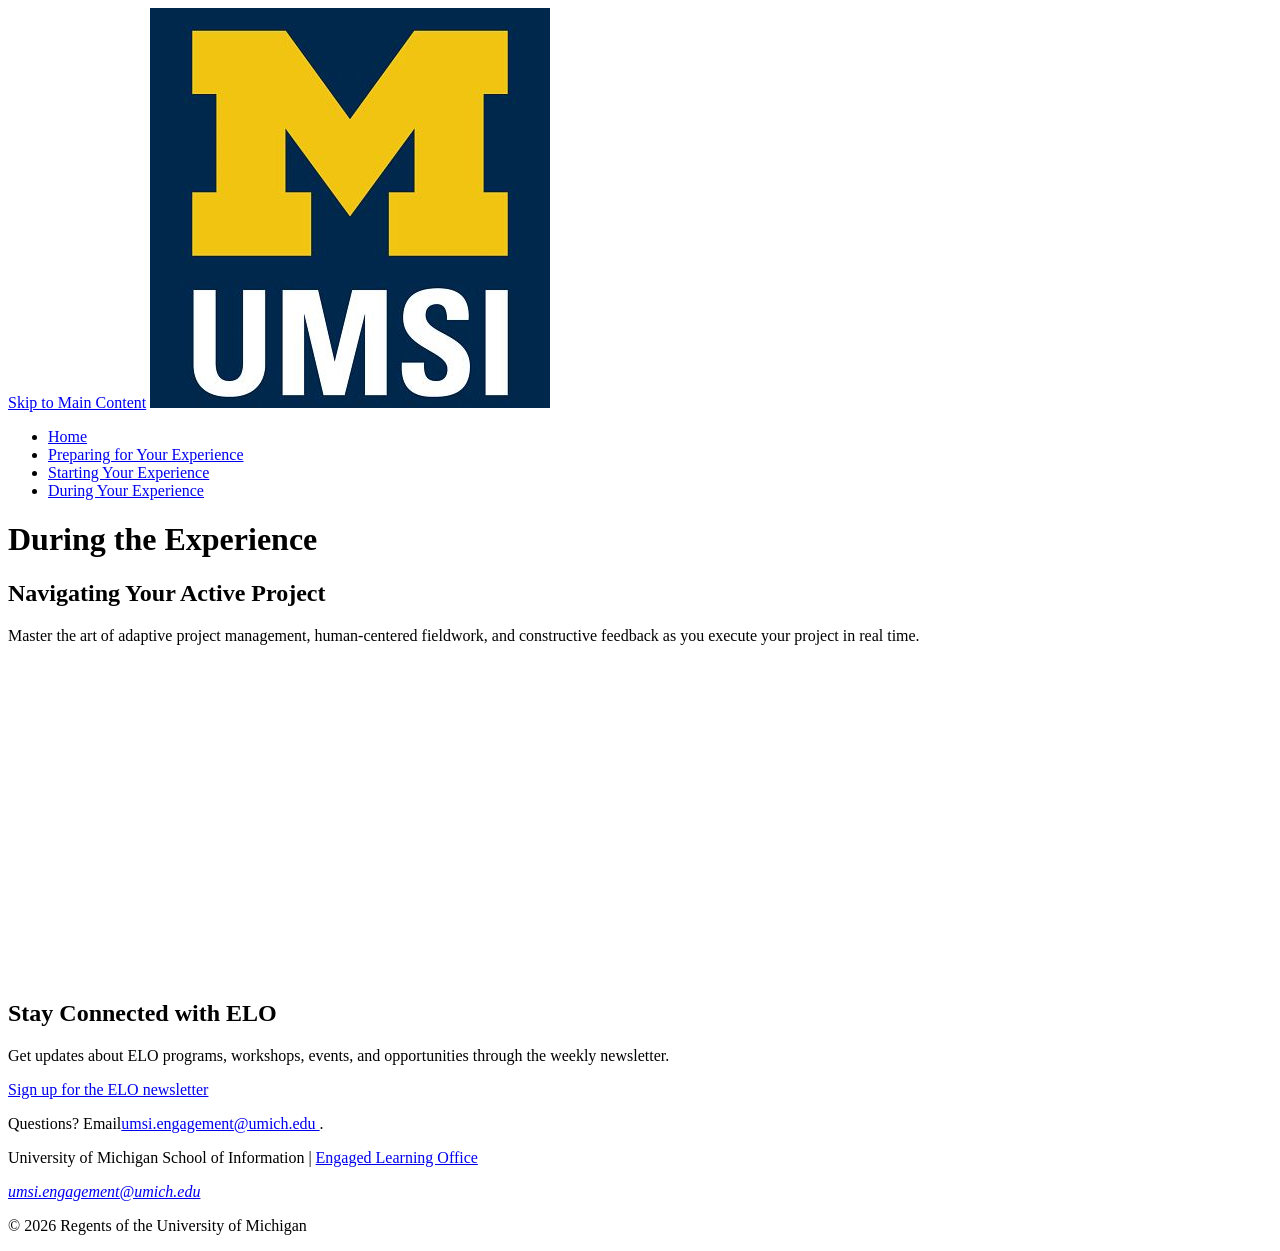
==== during.html @ 68638923 "Add files via upload" ====
<!DOCTYPE html>
<html lang="en">
<head>
    <meta charset="UTF-8">
    <meta name="viewport" content="width=device-width, initial-scale=1.0">
    <title>Resumes</title>
</head>
<body>

    <header>

  <a href = "#main">Skip to Main Content</a>
        <img src="images/UMSI_signature_vertical_informal_solidblue.jpg" alt="UMSI Logo">
        <nav>
            <ul>
                <li><a href = "index.html">Home</a></li>
                <li><a href = "prep.html">Preparing for Your Experience</a></li>
                 <li><a href = "start.html">Starting Your Experience</a></li>
                <li><a href = "during.html">During Your Experience</a></li>
            </ul>
        </nav>
    <h1>During the Experience</h1>
  </header>
<main id="main">
    <section>
      <h2>Navigating Your Active Project</h2>
      <p>
       Master the art of adaptive project management, human-centered fieldwork, and constructive feedback as you execute your project in real time.
      </p>

      <iframe width="560px" height="315px" src="https://www.youtube.com/embed/81ZO9RfIJEQ?si=tBp82YWZMl1u7CVS" title="YouTube video player" frameborder="0" allow="accelerometer; autoplay; clipboard-write; encrypted-media; gyroscope; picture-in-picture; web-share" referrerpolicy="strict-origin-when-cross-origin" allowfullscreen></iframe>
         <!-- Note: this iframe might cause an Axe ARIA error - that's not on you that's on YouTube! -->
    </section>
  
<section>

  <aside>
    <h2>Stay Connected with ELO</h2>
    <p>Get updates about ELO programs, workshops, events, and opportunities through the weekly newsletter.</p>
    <div>
       <a href="https://umsi.info/elo-newsletter"> Sign up for the ELO newsletter</a>
    </div>
    <p>Questions? Email<a href="mailto:umsi.engagement@umich.edu">umsi.engagement@umich.edu </a>.</p>
  </aside>


        <!-- Content taken & modified from UMGPT with the prompt, "Write me a webpage of intro content to help meet the following requirements - this is for the home page": and then pasted in the client objectives & project requirements"
        UMGPT. (2026). UMGPT ( GPT-5.6 Sol September 7th version) [Large language model]. -->
    </main>
    <footer>
        <p>University of Michigan School of Information | <a href="https://www.si.umich.edu/programs/engaged-learning/about-engaged-learning-office">Engaged Learning Office </a></p>
      <address>
        <a href="mailto:umsi.engagement@umich.edu">umsi.engagement@umich.edu</a>
      </address>
      <p>&copy; 2026 Regents of the University of Michigan</p>
    </footer>
</body>
</html>
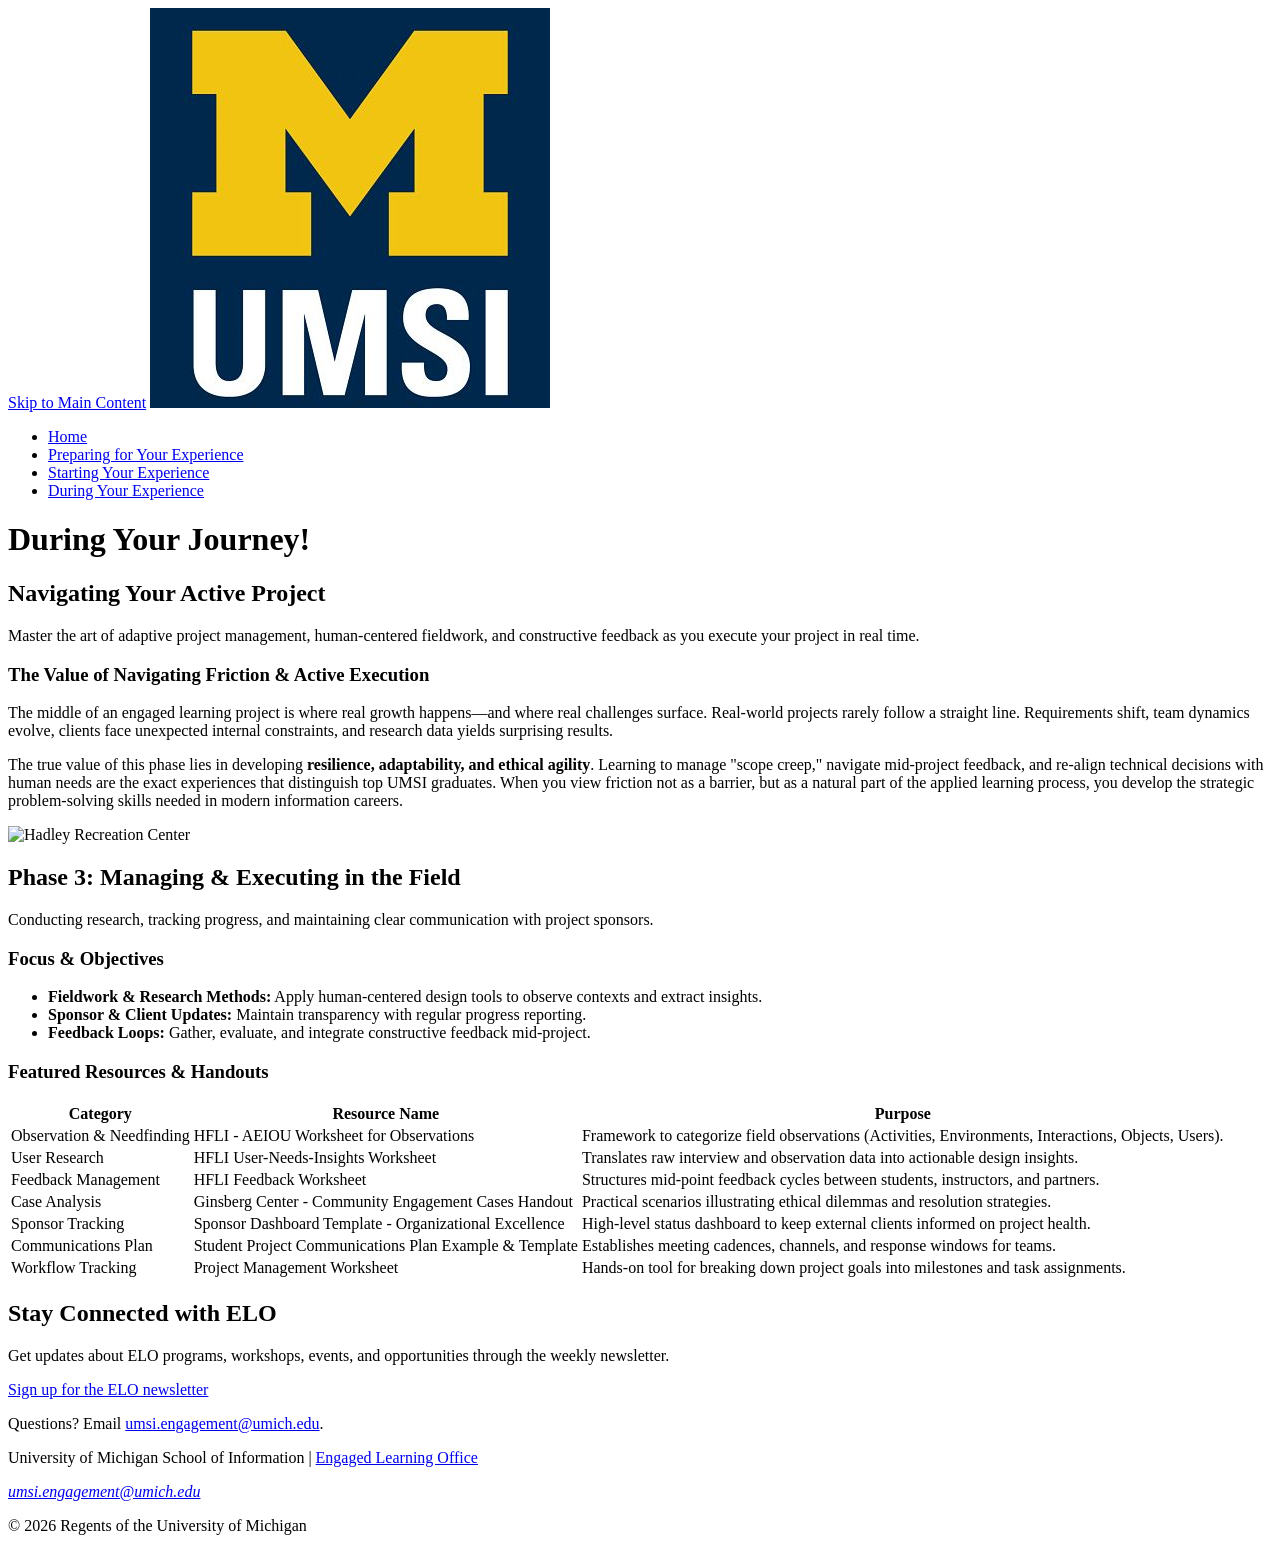
==== commit 15ae8322: "Add files via upload" ====
--- a/during.html
+++ b/during.html
@@ -3,7 +3,7 @@
 <head>
     <meta charset="UTF-8">
     <meta name="viewport" content="width=device-width, initial-scale=1.0">
-    <title>Resumes</title>
+    <title>Engaged Learning Resources | UMSI</title>
 </head>
 <body>
 
@@ -15,24 +15,89 @@
             <ul>
                 <li><a href = "index.html">Home</a></li>
                 <li><a href = "prep.html">Preparing for Your Experience</a></li>
-                 <li><a href = "start.html">Starting Your Experience</a></li>
+                <li><a href = "start.html">Starting Your Experience</a></li>
                 <li><a href = "during.html">During Your Experience</a></li>
             </ul>
         </nav>
-    <h1>During the Experience</h1>
+    <h1>During Your Journey!</h1>
   </header>
 <main id="main">
-    <section>
-      <h2>Navigating Your Active Project</h2>
-      <p>
-       Master the art of adaptive project management, human-centered fieldwork, and constructive feedback as you execute your project in real time.
-      </p>
-
-      <iframe width="560px" height="315px" src="https://www.youtube.com/embed/81ZO9RfIJEQ?si=tBp82YWZMl1u7CVS" title="YouTube video player" frameborder="0" allow="accelerometer; autoplay; clipboard-write; encrypted-media; gyroscope; picture-in-picture; web-share" referrerpolicy="strict-origin-when-cross-origin" allowfullscreen></iframe>
-         <!-- Note: this iframe might cause an Axe ARIA error - that's not on you that's on YouTube! -->
-    </section>
   
 <section>
+  <h2>Navigating Your Active Project</h2>
+  <p>Master the art of adaptive project management, human-centered fieldwork, and constructive feedback as you execute your project in real time.</p>
+</section>
+
+<section>
+  <h3>The Value of Navigating Friction & Active Execution</h3>
+  <p>The middle of an engaged learning project is where real growth happens—and where real challenges surface. Real-world projects rarely follow a straight line. Requirements shift, team dynamics evolve, clients face unexpected internal constraints, and research data yields surprising results.</p>
+  <p>The true value of this phase lies in developing <strong>resilience, adaptability, and ethical agility</strong>. Learning to manage "scope creep," navigate mid-project feedback, and re-align technical decisions with human needs are the exact experiences that distinguish top UMSI graduates. When you view friction not as a barrier, but as a natural part of the applied learning process, you develop the strategic problem-solving skills needed in modern information careers.</p>
+  <img src="images/OUD_Hadley-PittPlaza_2026_0052.jpg" alt="Hadley Recreation Center" width="800" height="500">
+</section>
+
+<section>
+  <h2>Phase 3: Managing & Executing in the Field</h2>
+  <p>Conducting research, tracking progress, and maintaining clear communication with project sponsors.</p>
+  <article>
+    <h3>Focus & Objectives</h3>
+    <ul>
+      <li><strong>Fieldwork & Research Methods:</strong> Apply human-centered design tools to observe contexts and extract insights.</li>
+      <li><strong>Sponsor & Client Updates:</strong> Maintain transparency with regular progress reporting.</li>
+      <li><strong>Feedback Loops:</strong> Gather, evaluate, and integrate constructive feedback mid-project.</li>
+    </ul>
+  </article>
+
+  <article>
+    <h3>Featured Resources & Handouts</h3>
+    <table>
+      <thead>
+      <tr>
+        <th>Category</th>
+        <th>Resource Name</th>
+        <th>Purpose</th>
+      </tr>
+      </thead>
+      <tbody>
+      <tr>
+        <td>Observation & Needfinding</td>
+        <td>HFLI - AEIOU Worksheet for Observations</td>
+        <td>Framework to categorize field observations (Activities, Environments, Interactions, Objects, Users).</td>
+      </tr>
+      <tr>
+        <td>User Research</td>
+        <td>HFLI User-Needs-Insights Worksheet</td>
+        <td>Translates raw interview and observation data into actionable design insights.</td>
+      </tr>
+      <tr>
+        <td>Feedback Management</td>
+        <td>HFLI Feedback Worksheet</td>
+        <td>Structures mid-point feedback cycles between students, instructors, and partners.</td>
+      </tr>
+      <tr>
+        <td>Case Analysis</td>
+        <td>Ginsberg Center - Community Engagement Cases Handout</td>
+        <td>Practical scenarios illustrating ethical dilemmas and resolution strategies.</td>
+      </tr>
+      <tr>
+        <td>Sponsor Tracking</td>
+        <td>Sponsor Dashboard Template - Organizational Excellence</td>
+        <td>High-level status dashboard to keep external clients informed on project health.</td>
+      </tr>
+      <tr>
+        <td>Communications Plan</td>
+        <td>Student Project Communications Plan Example & Template</td>
+        <td>Establishes meeting cadences, channels, and response windows for teams.</td>
+      </tr>
+      <tr>
+        <td>Workflow Tracking</td>
+        <td>Project Management Worksheet</td>
+        <td>Hands-on tool for breaking down project goals into milestones and task assignments.</td>
+      </tr>
+      </tbody>
+    </table>
+  </article>
+
+</section>
 
   <aside>
     <h2>Stay Connected with ELO</h2>
@@ -40,7 +105,7 @@
     <div>
        <a href="https://umsi.info/elo-newsletter"> Sign up for the ELO newsletter</a>
     </div>
-    <p>Questions? Email<a href="mailto:umsi.engagement@umich.edu">umsi.engagement@umich.edu </a>.</p>
+    <p>Questions? Email <a href="mailto:umsi.engagement@umich.edu">umsi.engagement@umich.edu</a>.</p>
   </aside>
 
 
@@ -55,4 +120,4 @@
       <p>&copy; 2026 Regents of the University of Michigan</p>
     </footer>
 </body>
-</html>+</html>
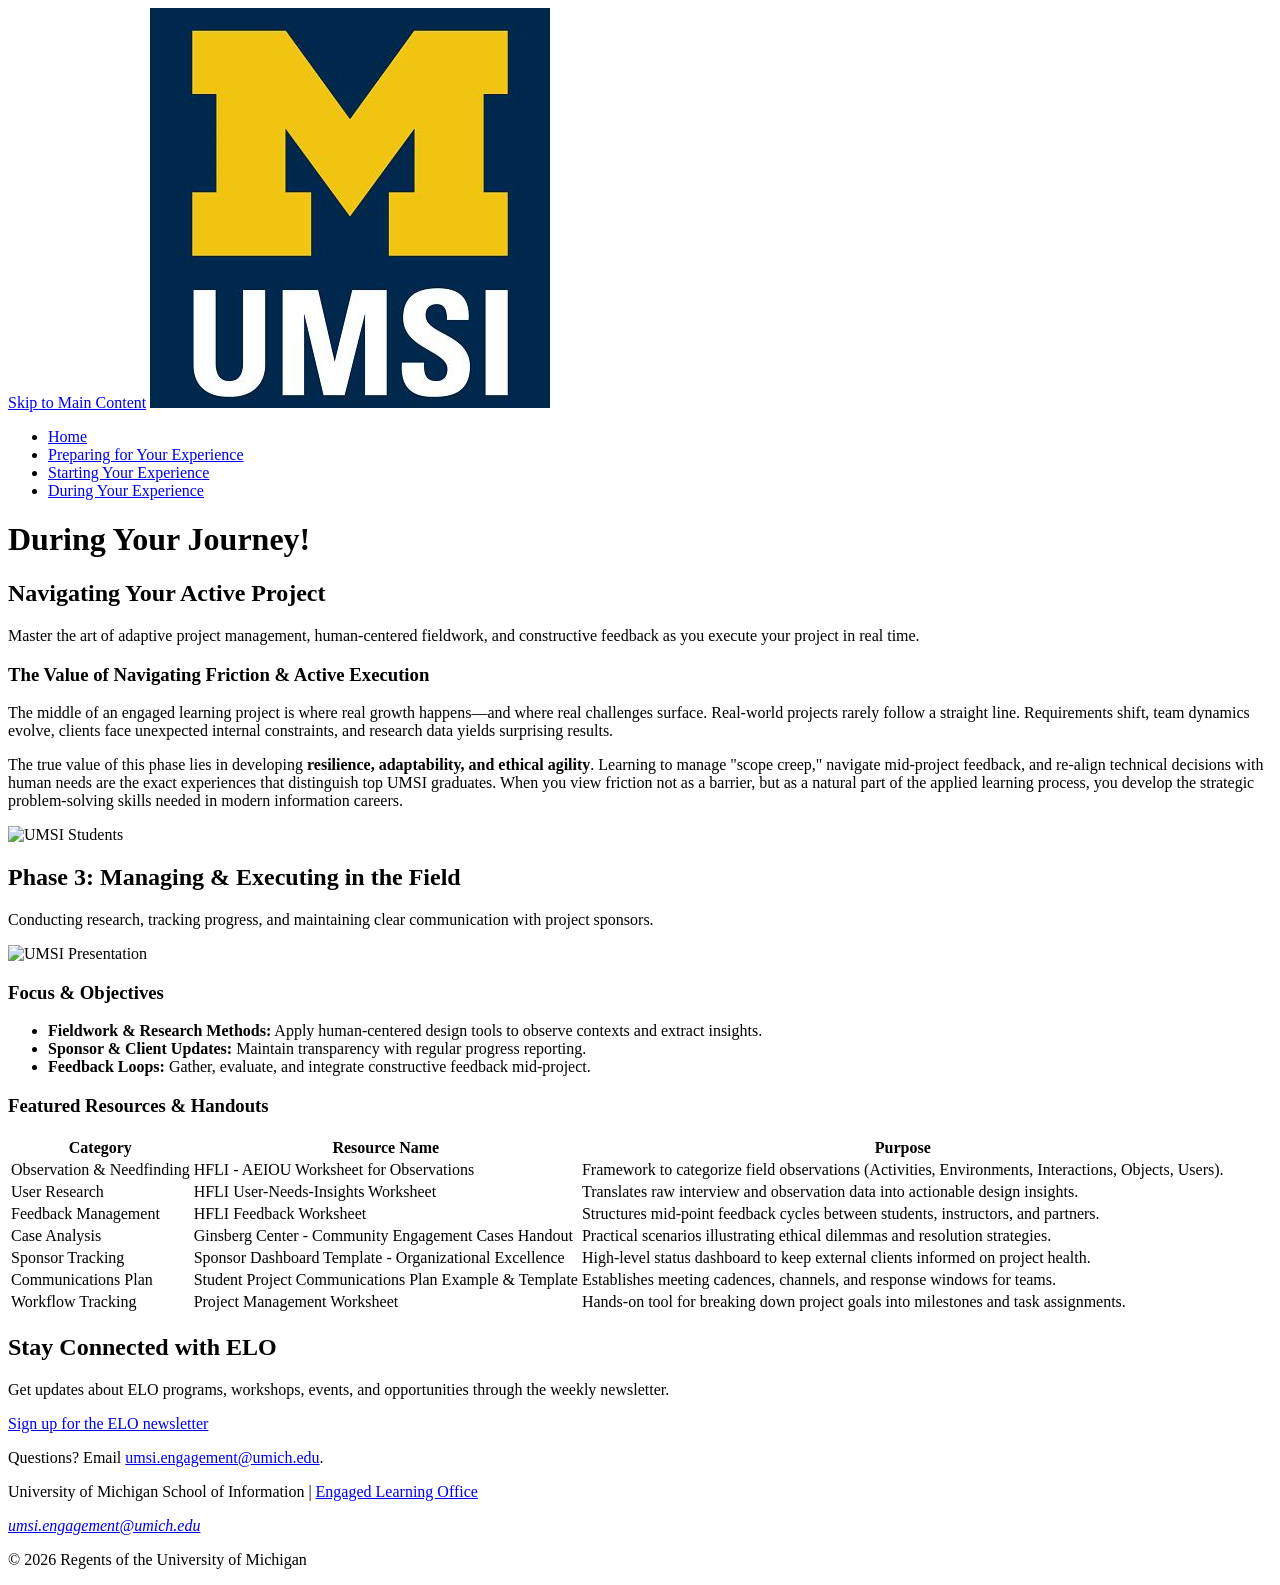
==== commit 330ece3c: "Add files via upload" ====
--- a/during.html
+++ b/during.html
@@ -32,12 +32,13 @@
   <h3>The Value of Navigating Friction & Active Execution</h3>
   <p>The middle of an engaged learning project is where real growth happens—and where real challenges surface. Real-world projects rarely follow a straight line. Requirements shift, team dynamics evolve, clients face unexpected internal constraints, and research data yields surprising results.</p>
   <p>The true value of this phase lies in developing <strong>resilience, adaptability, and ethical agility</strong>. Learning to manage "scope creep," navigate mid-project feedback, and re-align technical decisions with human needs are the exact experiences that distinguish top UMSI graduates. When you view friction not as a barrier, but as a natural part of the applied learning process, you develop the strategic problem-solving skills needed in modern information careers.</p>
-  <img src="images/OUD_Hadley-PittPlaza_2026_0052.jpg" alt="Hadley Recreation Center" width="800" height="500">
+  <img src="images/UMSI_StellantisAutoUX_091324_02.jpg" alt="UMSI Students" width="800" height="500">
 </section>
 
 <section>
   <h2>Phase 3: Managing & Executing in the Field</h2>
   <p>Conducting research, tracking progress, and maintaining clear communication with project sponsors.</p>
+  <img src="images/UMSI_StellantisAutoUX_091324_01.jpg" alt="UMSI Presentation" width="800" height="500">
   <article>
     <h3>Focus & Objectives</h3>
     <ul>
@@ -52,9 +53,9 @@
     <table>
       <thead>
       <tr>
-        <th>Category</th>
-        <th>Resource Name</th>
-        <th>Purpose</th>
+        <th scope="col">Category</th>
+        <th scope="col">Resource Name</th>
+        <th scope="col">Purpose</th>
       </tr>
       </thead>
       <tbody>
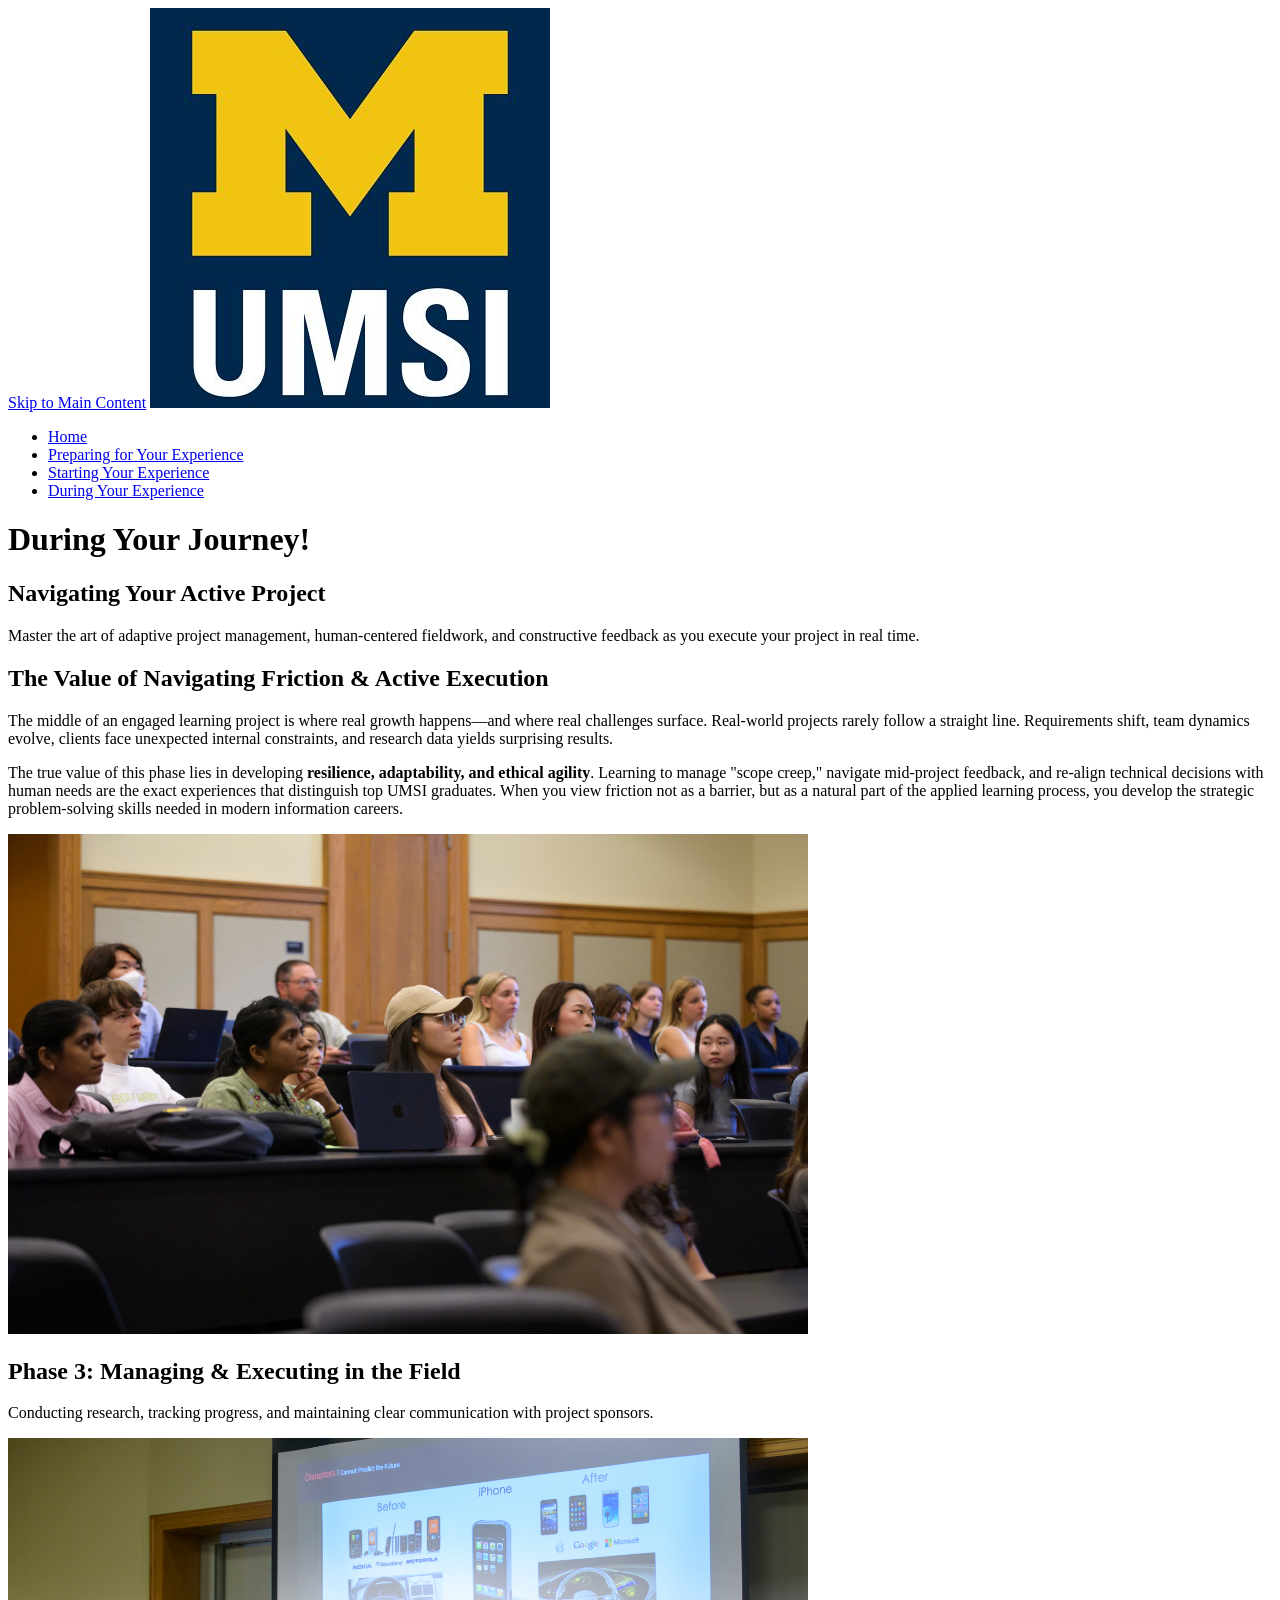
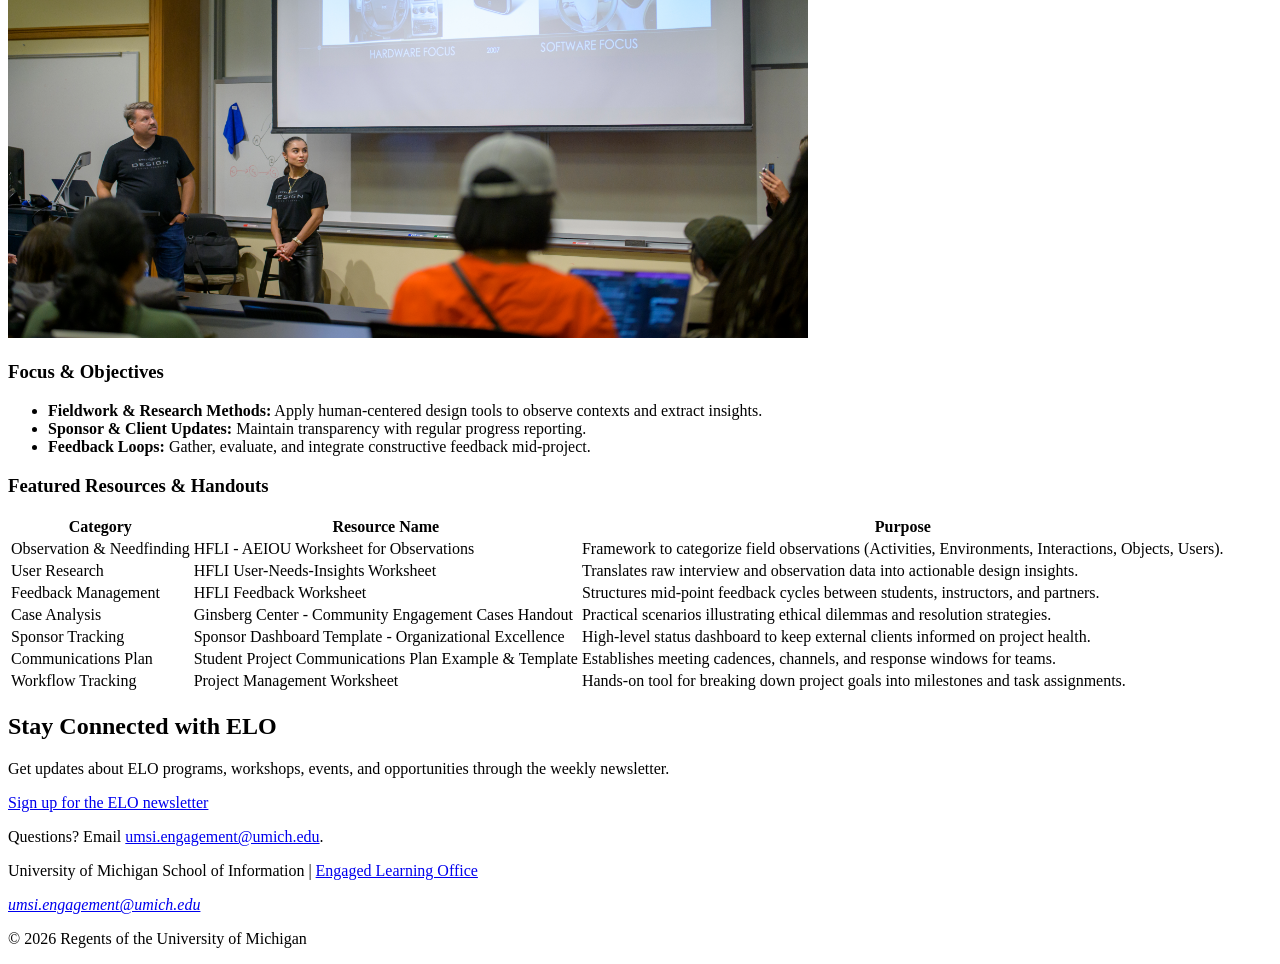
==== commit 84057385: "Add files via upload" ====
--- a/during.html
+++ b/during.html
@@ -3,7 +3,7 @@
 <head>
     <meta charset="UTF-8">
     <meta name="viewport" content="width=device-width, initial-scale=1.0">
-    <title>Engaged Learning Resources | UMSI</title>
+    <title>During Your Experience | UMSI</title>
 </head>
 <body>
 
@@ -29,7 +29,7 @@
 </section>
 
 <section>
-  <h3>The Value of Navigating Friction & Active Execution</h3>
+  <h2>The Value of Navigating Friction & Active Execution</h2>
   <p>The middle of an engaged learning project is where real growth happens—and where real challenges surface. Real-world projects rarely follow a straight line. Requirements shift, team dynamics evolve, clients face unexpected internal constraints, and research data yields surprising results.</p>
   <p>The true value of this phase lies in developing <strong>resilience, adaptability, and ethical agility</strong>. Learning to manage "scope creep," navigate mid-project feedback, and re-align technical decisions with human needs are the exact experiences that distinguish top UMSI graduates. When you view friction not as a barrier, but as a natural part of the applied learning process, you develop the strategic problem-solving skills needed in modern information careers.</p>
   <img src="images/UMSI_StellantisAutoUX_091324_02.jpg" alt="UMSI Students" width="800" height="500">
@@ -109,9 +109,6 @@
     <p>Questions? Email <a href="mailto:umsi.engagement@umich.edu">umsi.engagement@umich.edu</a>.</p>
   </aside>
 
-
-        <!-- Content taken & modified from UMGPT with the prompt, "Write me a webpage of intro content to help meet the following requirements - this is for the home page": and then pasted in the client objectives & project requirements"
-        UMGPT. (2026). UMGPT ( GPT-5.6 Sol September 7th version) [Large language model]. -->
     </main>
     <footer>
         <p>University of Michigan School of Information | <a href="https://www.si.umich.edu/programs/engaged-learning/about-engaged-learning-office">Engaged Learning Office </a></p>
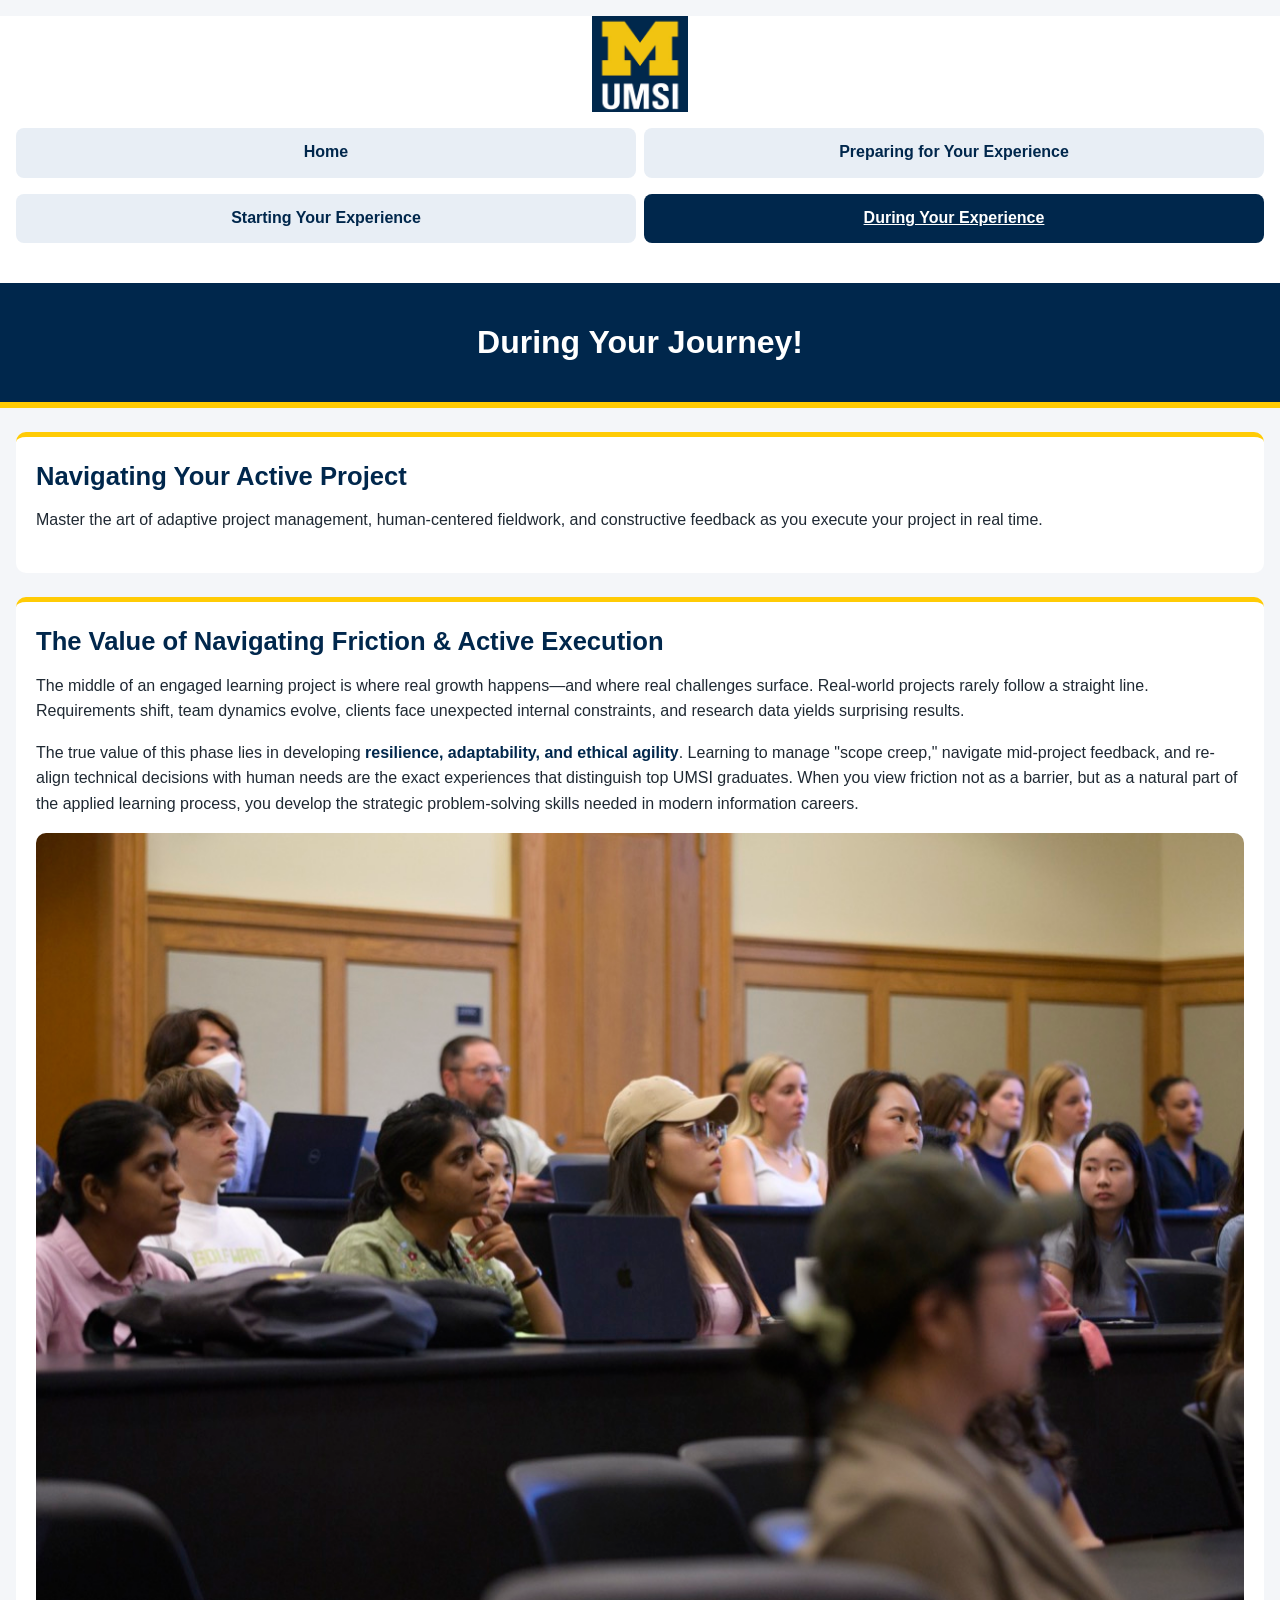
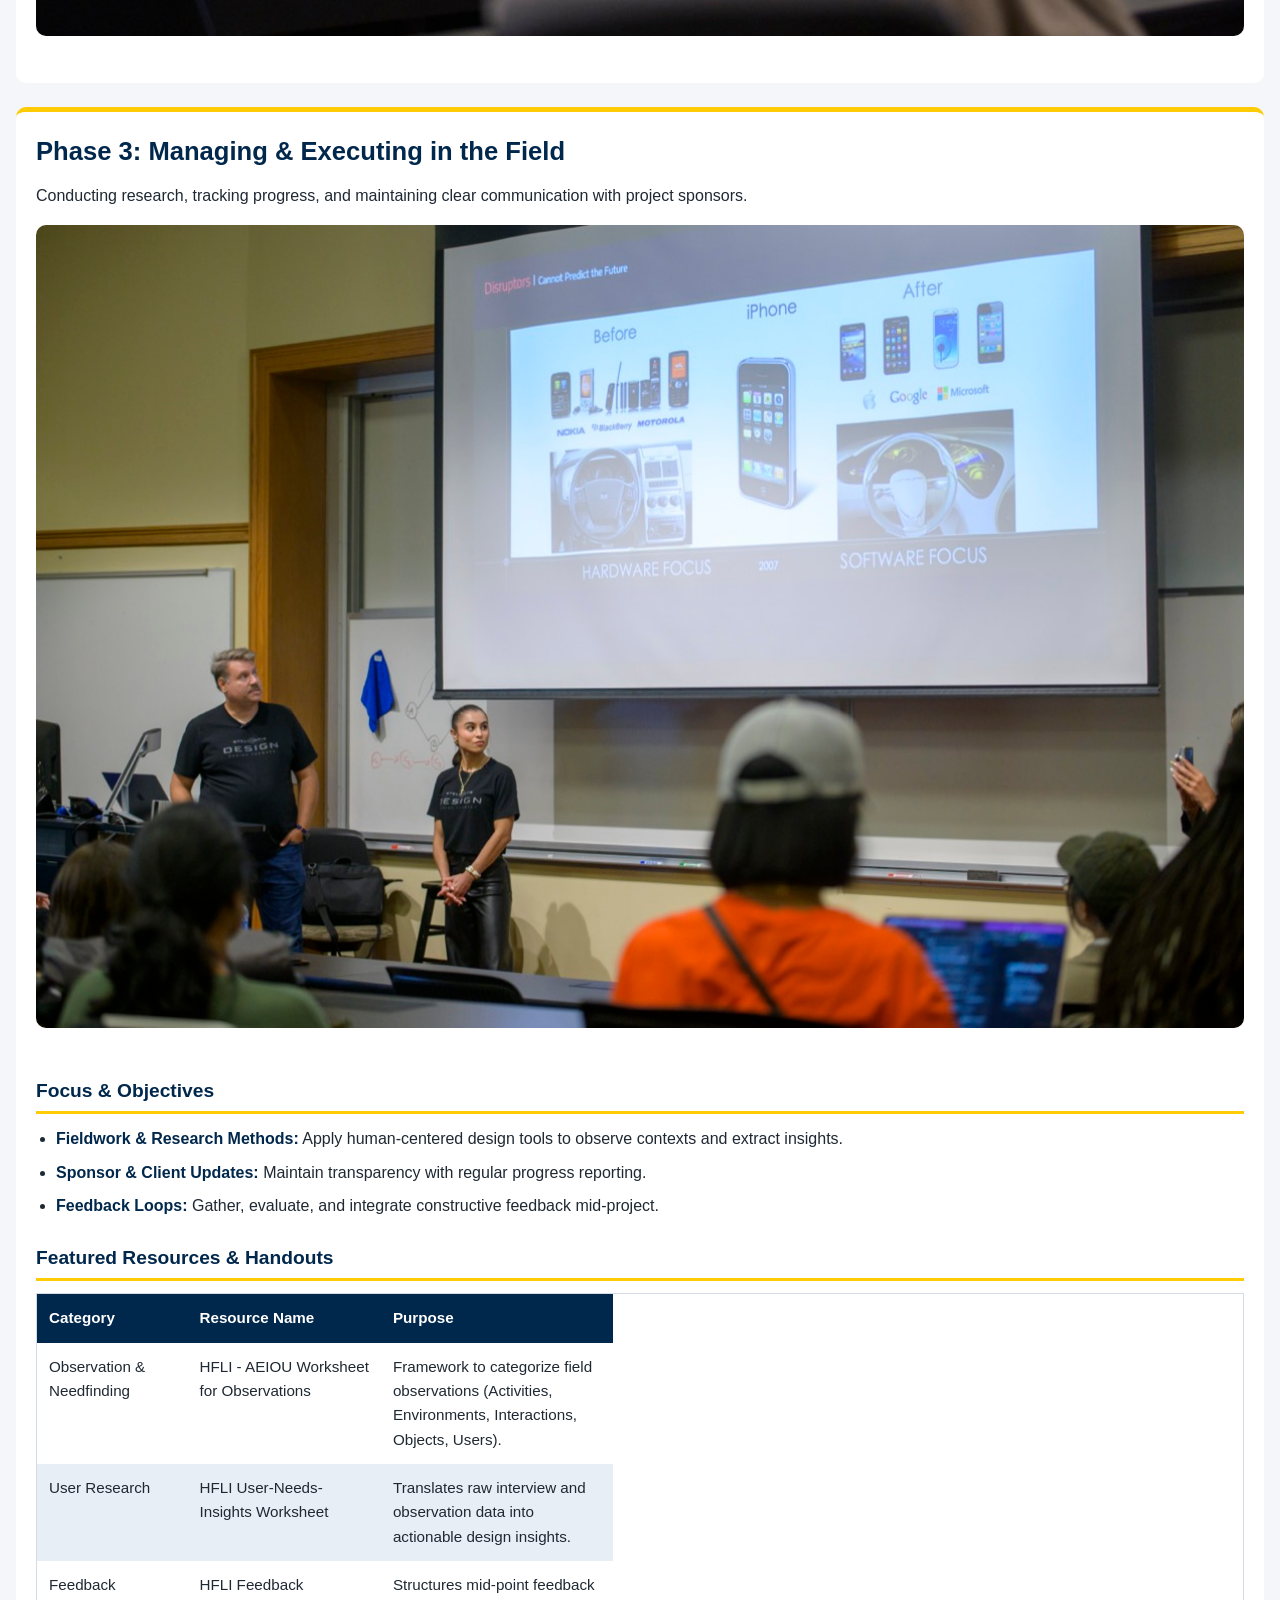
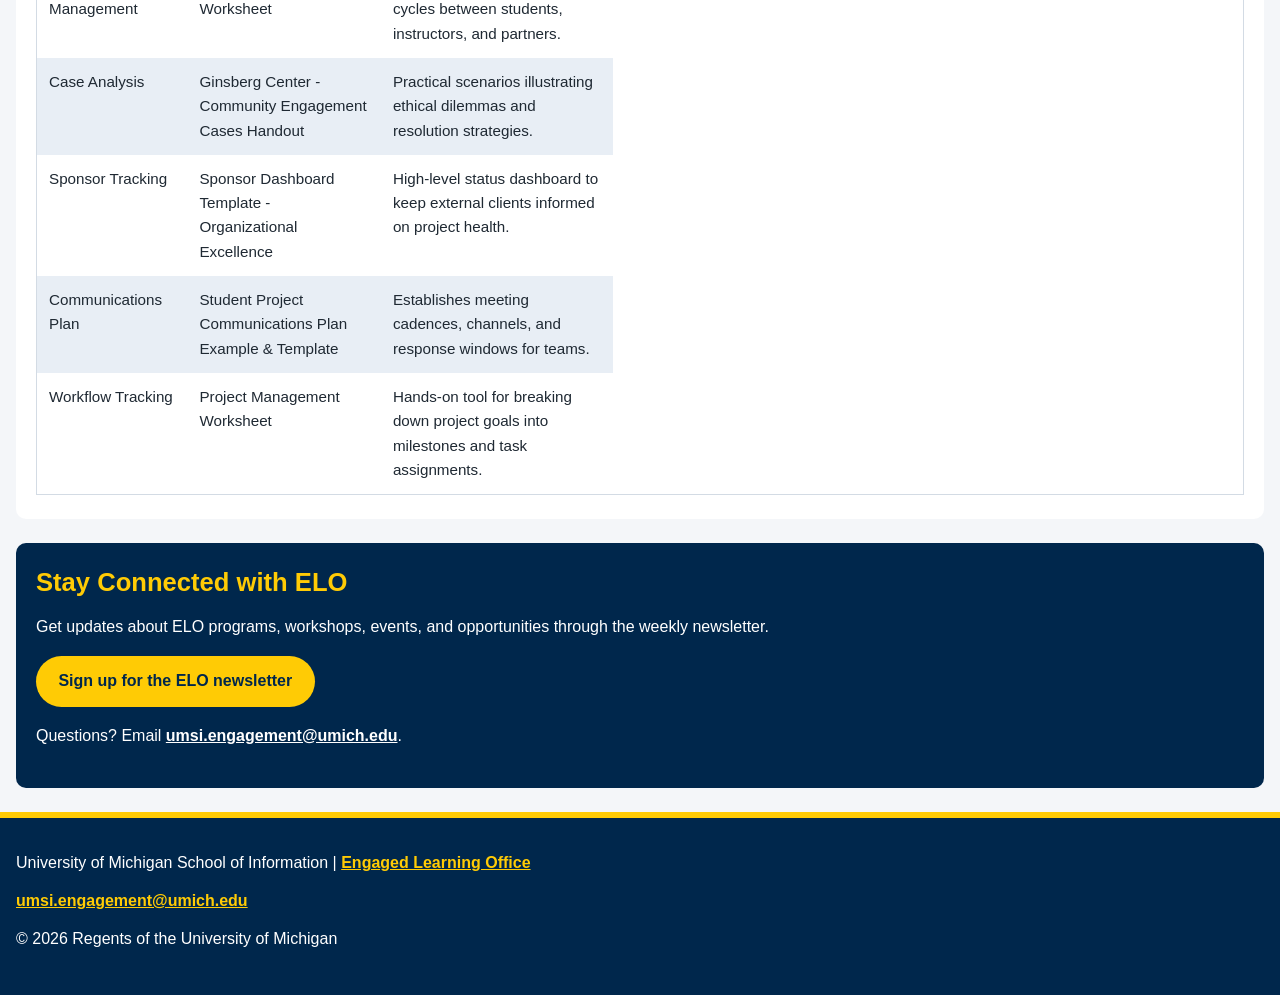
==== commit 550985b2: "Add files via upload" ====
--- a/during.html
+++ b/during.html
@@ -4,19 +4,21 @@
     <meta charset="UTF-8">
     <meta name="viewport" content="width=device-width, initial-scale=1.0">
     <title>During Your Experience | UMSI</title>
+    <link rel="stylesheet" href="css/html5reset.css">
+    <link rel="stylesheet" href="css/style.css">
 </head>
 <body>
 
     <header>
 
-  <a href = "#main">Skip to Main Content</a>
-        <img src="images/UMSI_signature_vertical_informal_solidblue.jpg" alt="UMSI Logo">
+  <a class="skip-link" href="#main">Skip to Main Content</a>
+        <img src="images/umsi-logo.jpg" alt="UMSI Logo">
         <nav>
             <ul>
-                <li><a href = "index.html">Home</a></li>
-                <li><a href = "prep.html">Preparing for Your Experience</a></li>
-                <li><a href = "start.html">Starting Your Experience</a></li>
-                <li><a href = "during.html">During Your Experience</a></li>
+                <li><a href="index.html">Home</a></li>
+                <li><a href="prep.html">Preparing for Your Experience</a></li>
+                <li><a href="start.html">Starting Your Experience</a></li>
+                <li><a href="during.html" class="active" aria-current="page">During Your Experience</a></li>
             </ul>
         </nav>
     <h1>During Your Journey!</h1>
@@ -32,13 +34,13 @@
   <h2>The Value of Navigating Friction & Active Execution</h2>
   <p>The middle of an engaged learning project is where real growth happens—and where real challenges surface. Real-world projects rarely follow a straight line. Requirements shift, team dynamics evolve, clients face unexpected internal constraints, and research data yields surprising results.</p>
   <p>The true value of this phase lies in developing <strong>resilience, adaptability, and ethical agility</strong>. Learning to manage "scope creep," navigate mid-project feedback, and re-align technical decisions with human needs are the exact experiences that distinguish top UMSI graduates. When you view friction not as a barrier, but as a natural part of the applied learning process, you develop the strategic problem-solving skills needed in modern information careers.</p>
-  <img src="images/UMSI_StellantisAutoUX_091324_02.jpg" alt="UMSI Students" width="800" height="500">
+  <img src="images/stellantis-auto-ux-2.jpg" alt="UMSI Students" width="1200" height="800">
 </section>
 
 <section>
   <h2>Phase 3: Managing & Executing in the Field</h2>
   <p>Conducting research, tracking progress, and maintaining clear communication with project sponsors.</p>
-  <img src="images/UMSI_StellantisAutoUX_091324_01.jpg" alt="UMSI Presentation" width="800" height="500">
+  <img src="images/stellantis-auto-ux-1.jpg" alt="UMSI Presentation" width="1200" height="800">
   <article>
     <h3>Focus & Objectives</h3>
     <ul>
@@ -50,6 +52,7 @@
 
   <article>
     <h3>Featured Resources & Handouts</h3>
+    <div class="table-wrap" tabindex="0" role="region" aria-label="Featured resources and handouts table">
     <table>
       <thead>
       <tr>
@@ -96,6 +99,7 @@
       </tr>
       </tbody>
     </table>
+    </div>
   </article>
 
 </section>
--- a/css/style.css
+++ b/css/style.css
@@ -0,0 +1,304 @@
+* {
+    box-sizing: border-box;
+}
+
+body {
+    background-color: #f4f6f9;
+    color: #1f2933;
+    font-family: Helvetica, Arial, sans-serif;
+    line-height: 1.6;
+}
+
+a:focus,
+.table-wrap:focus {
+    outline: 3px solid #00274c;
+    outline-offset: 3px;
+}
+
+.skip-link {
+    position: absolute;
+    top: -100px;
+    left: 1rem;
+    padding: 0.75rem 1rem;
+    background-color: #ffcb05;
+    color: #00274c;
+    font-weight: bold;
+}
+
+.skip-link:focus {
+    top: 1rem;
+}
+
+
+header {
+    background-color: #ffffff;
+    text-align: center;
+    img {
+        display: block;
+        width: 6rem;
+        margin: 1rem auto;
+    }
+    h1 {
+        background-color: #00274c;
+        color: #ffffff;
+        font-size: 2rem;
+        line-height: 1.2;
+        padding: 2.5rem 1rem;
+        border-bottom: 6px solid #ffcb05;
+    }
+}
+
+
+nav ul {
+    display: grid;
+    grid-template-columns: 1fr 1fr;
+    gap: 0.5rem;
+    padding: 0 1rem 1rem;
+}
+
+nav a {
+    display: block;
+    padding: 0.9rem 0.5rem;
+    background-color: #e8eef5;
+    color: #00274c;
+    font-weight: bold;
+    line-height: 1.3;
+    text-decoration: none;
+    border-radius: 8px;
+}
+
+nav a:hover {
+    background-color: #ffcb05;
+}
+
+nav a.active {
+    background-color: #00274c;
+    color: #ffffff;
+    text-decoration: underline;
+}
+
+
+main {
+    padding: 1.5rem 1rem;
+}
+
+section {
+    background-color: #ffffff;
+    padding: 1.5rem 1.25rem;
+    margin-bottom: 1.5rem;
+    border-top: 5px solid #ffcb05;
+    border-radius: 10px;
+}
+
+h2 {
+    color: #00274c;
+    font-size: 1.6rem;
+    line-height: 1.2;
+    margin-bottom: 1rem;
+}
+
+h3 {
+    color: #00274c;
+    font-size: 1.2rem;
+    margin: 1.5rem 0 0.75rem;
+    padding-bottom: 0.3rem;
+    border-bottom: 3px solid #ffcb05;
+}
+
+p {
+    margin-bottom: 1rem;
+}
+
+strong {
+    color: #00274c;
+}
+
+main a {
+    color: #00274c;
+    font-weight: bold;
+}
+
+main a:hover {
+    background-color: #ffcb05;
+}
+
+ul,
+ol {
+    padding-left: 1.25rem;
+    margin-bottom: 1rem;
+}
+
+li {
+    margin-bottom: 0.5rem;
+}
+
+main img {
+    width: 100%;
+    height: auto;
+    margin-bottom: 1rem;
+    border-radius: 10px;
+}
+
+iframe {
+    width: 100%;
+    height: 12rem;
+    margin-bottom: 1rem;
+}
+
+
+.stage-cards article {
+    background-color: #e8eef5;
+    padding: 1rem;
+    margin-bottom: 1rem;
+    border-left: 5px solid #00274c;
+    border-radius: 8px;
+    h3 {
+        margin-top: 0;
+        border-bottom: none;
+    }
+}
+
+
+.program-grid {
+    display: grid;
+    grid-template-columns: 1fr 1fr;
+    gap: 0.75rem;
+    h2,
+    p {
+        grid-column: span 2; 
+    }
+    article {
+        background-color: #e8eef5;
+        padding: 0.75rem;
+        border-left: 5px solid #00274c;
+        border-radius: 8px;
+    }
+    article h3 {
+        font-size: 1rem;
+        margin-top: 0;
+        border-bottom: none;
+    }
+    article p {
+        font-size: 0.9rem;
+        margin-bottom: 0;
+    }
+}
+
+.steps {
+    list-style: none;
+    padding-left: 0;
+}
+
+.steps li {
+    display: grid;
+    grid-template-columns: 2.5rem 1fr;
+    column-gap: 0.75rem;
+}
+
+.steps .step-num {
+    grid-row: span 2;
+    width: 2.5rem;
+    height: 2.5rem;
+    line-height: 2.5rem;
+    text-align: center;
+    background-color: #00274c;
+    color: #ffcb05;
+    font-weight: bold;
+    border-radius: 50%;
+}
+
+
+.resource-list {
+    list-style: none;
+    padding-left: 0;
+    li {
+        background-color: #e8eef5;
+        padding: 1rem;
+        margin-bottom: 0.75rem;
+        border-left: 5px solid #ffcb05;
+        border-radius: 8px;
+    }
+}
+
+
+.table-wrap {
+    overflow-x: auto;
+    border: 1px solid #d3dbe4;
+}
+
+table {
+    width: 36rem;
+    font-size: 0.95rem;
+}
+
+th,
+td {
+    padding: 0.75rem;
+    text-align: left;
+}
+
+th {
+    background-color: #00274c;
+    color: #ffffff;
+    font-weight: bold;
+}
+
+tbody tr:nth-child(even) {
+    background-color: #e8eef5;
+}
+
+
+aside {
+    background-color: #00274c;
+    color: #ffffff;
+    padding: 1.5rem 1.25rem;
+    border-radius: 10px;
+    h2 {
+        color: #ffcb05;
+    }
+    a {
+        color: #ffffff;
+    }
+    a:focus {
+        outline-color: #ffcb05;
+    }
+    div a {
+        display: inline-block;
+        padding: 0.8rem 1.4rem;
+        margin-bottom: 1rem;
+        background-color: #ffcb05;
+        color: #00274c;
+        text-decoration: none;
+        border-radius: 30px;
+    }
+    div a:hover {
+        background-color: #ffffff;
+    }
+}
+
+
+footer {
+    background-color: #00274c;
+    color: #ffffff;
+    padding: 2rem 1rem;
+    border-top: 6px solid #ffcb05;
+    p,
+    address {
+        margin-bottom: 0.75rem;
+        font-style: normal;
+    }
+    a {
+        color: #ffcb05;
+        font-weight: bold;
+    }
+    a:focus {
+        outline-color: #ffcb05;
+    }
+}
+
+@media (prefers-reduced-motion: reduce) {
+    * {
+        animation: none !important;
+        transition: none !important;
+    }
+}
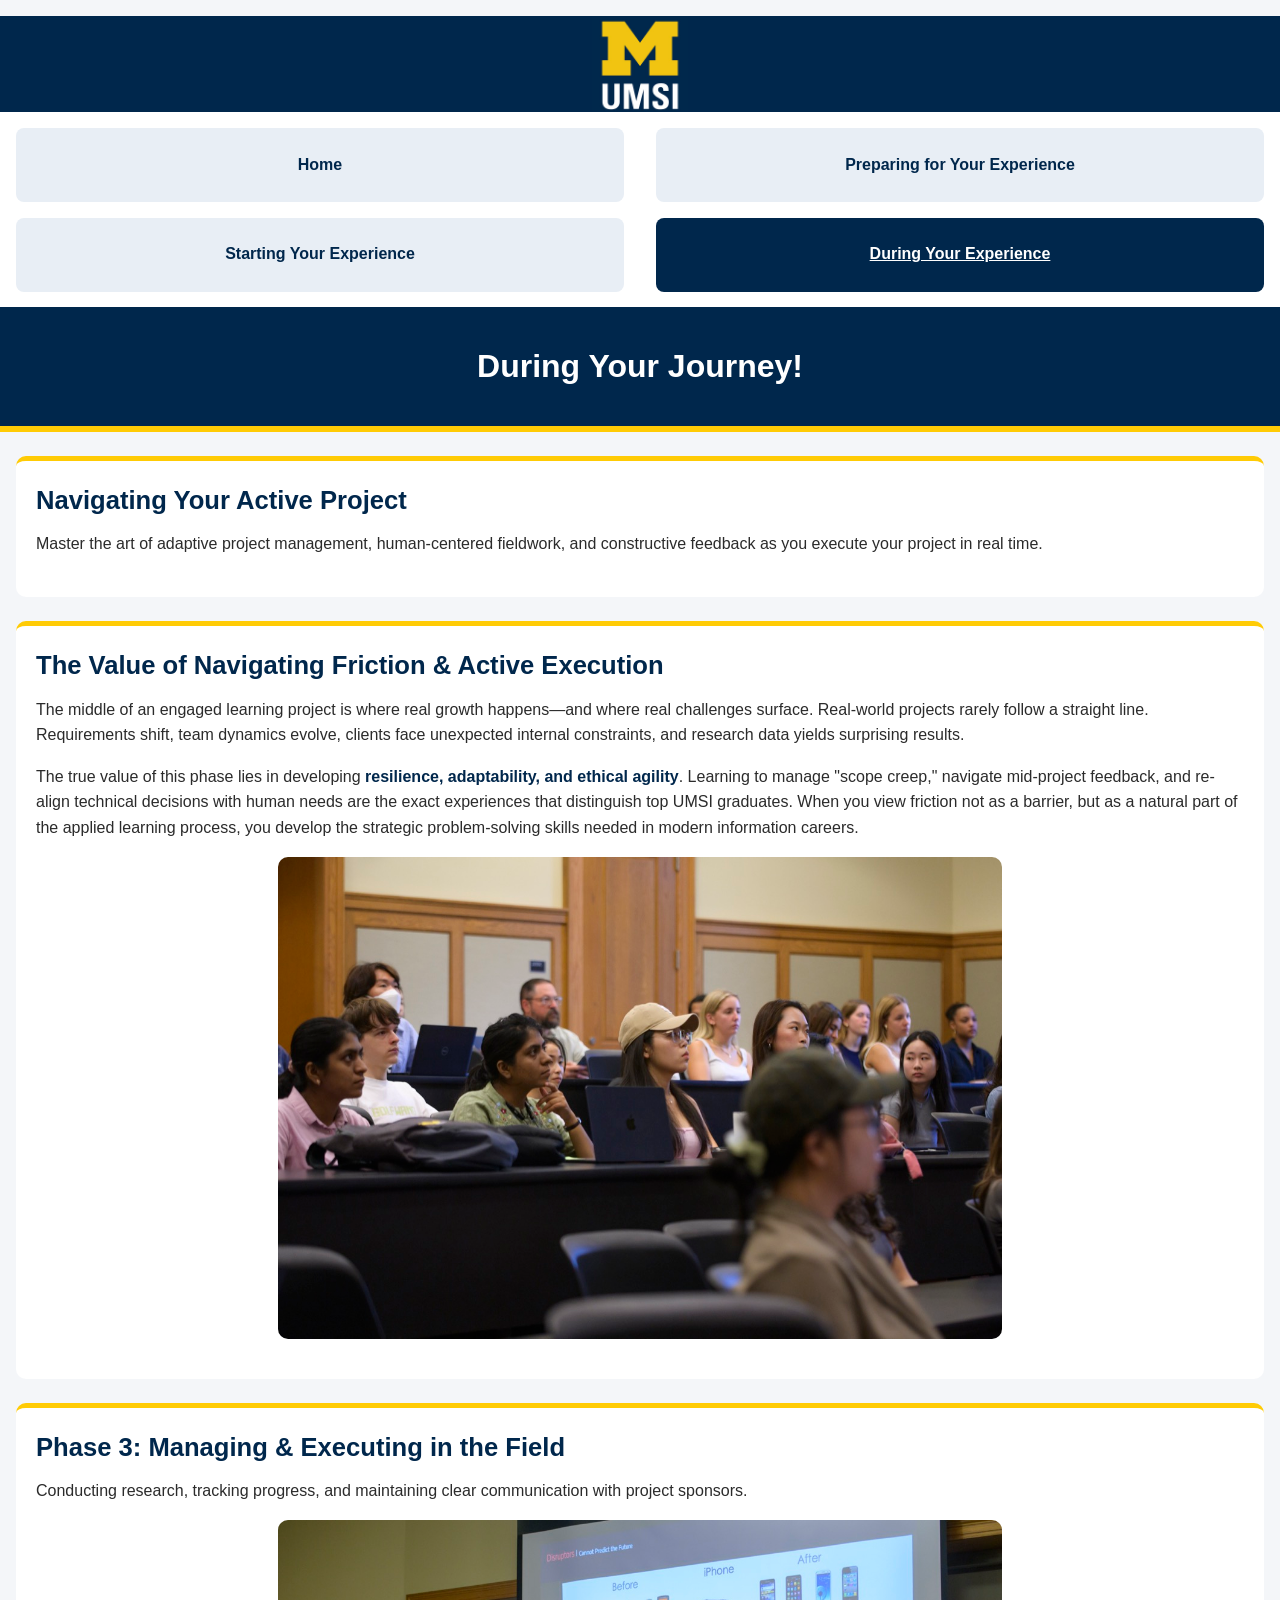
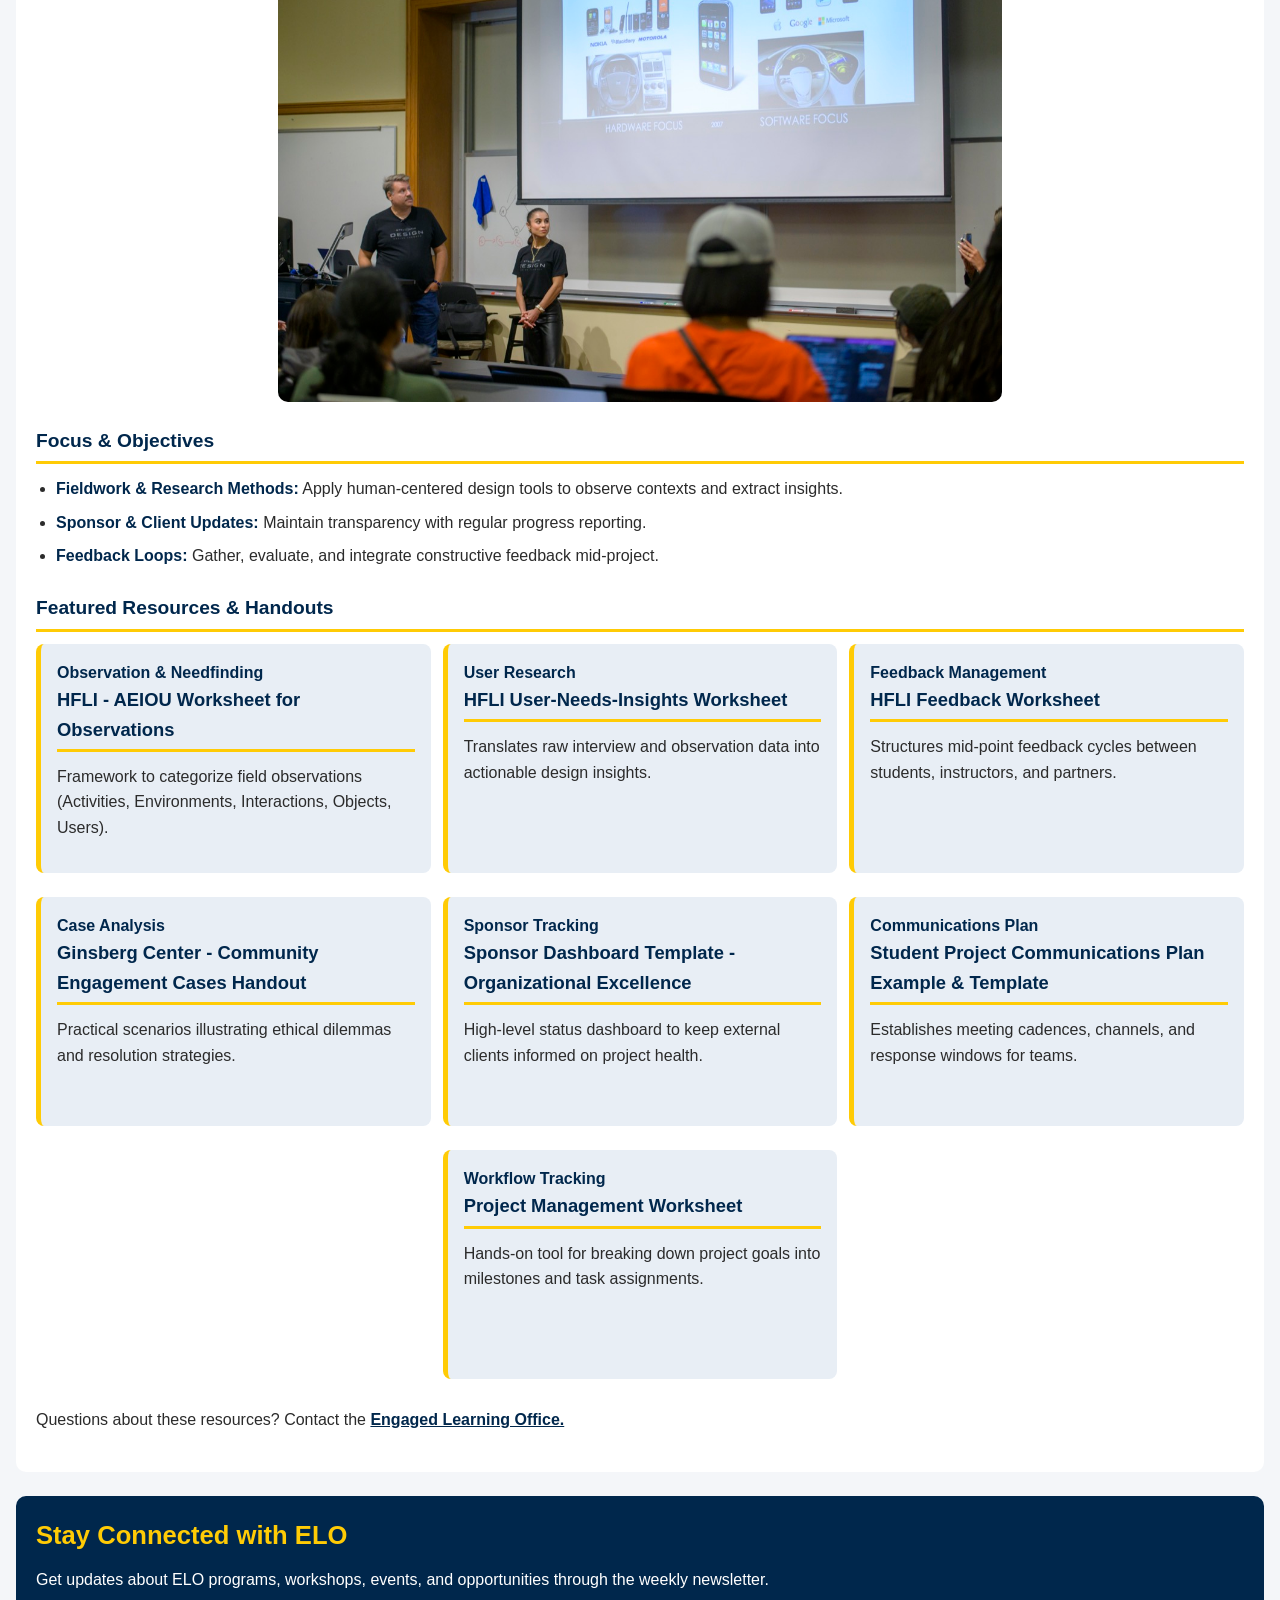
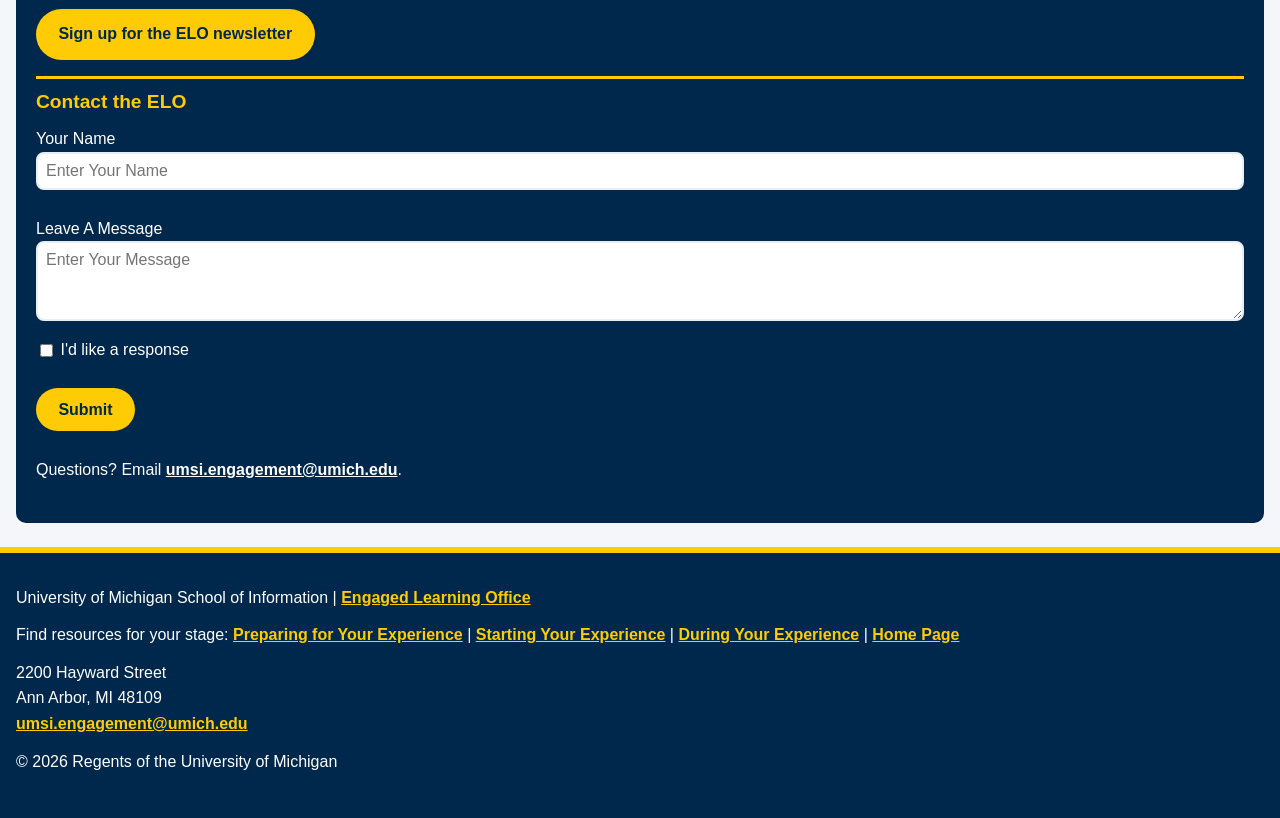
==== commit 520ebf7c: "Add files via upload" ====
--- a/during.html
+++ b/during.html
@@ -12,13 +12,15 @@
     <header>
 
   <a class="skip-link" href="#main">Skip to Main Content</a>
+        <div>
         <img src="images/umsi-logo.jpg" alt="UMSI Logo">
+  </div>
         <nav>
             <ul>
                 <li><a href="index.html">Home</a></li>
                 <li><a href="prep.html">Preparing for Your Experience</a></li>
                 <li><a href="start.html">Starting Your Experience</a></li>
-                <li><a href="during.html" class="active" aria-current="page">During Your Experience</a></li>
+                <li><a href="during.html" class="active" aria-current="page">During Your Experience</a></li> <!-- citation: MDN. (n.d). ARIA: aria-current attribute. https://developer.mozilla.org/en-US/docs/Web/Accessibility/ARIA/Reference/Attributes/aria-current -->
             </ul>
         </nav>
     <h1>During Your Journey!</h1>
@@ -52,74 +54,121 @@
 
   <article>
     <h3>Featured Resources & Handouts</h3>
-    <div class="table-wrap" tabindex="0" role="region" aria-label="Featured resources and handouts table">
-    <table>
-      <thead>
-      <tr>
-        <th scope="col">Category</th>
-        <th scope="col">Resource Name</th>
-        <th scope="col">Purpose</th>
-      </tr>
-      </thead>
-      <tbody>
-      <tr>
-        <td>Observation & Needfinding</td>
-        <td>HFLI - AEIOU Worksheet for Observations</td>
-        <td>Framework to categorize field observations (Activities, Environments, Interactions, Objects, Users).</td>
-      </tr>
-      <tr>
-        <td>User Research</td>
-        <td>HFLI User-Needs-Insights Worksheet</td>
-        <td>Translates raw interview and observation data into actionable design insights.</td>
-      </tr>
-      <tr>
-        <td>Feedback Management</td>
-        <td>HFLI Feedback Worksheet</td>
-        <td>Structures mid-point feedback cycles between students, instructors, and partners.</td>
-      </tr>
-      <tr>
-        <td>Case Analysis</td>
-        <td>Ginsberg Center - Community Engagement Cases Handout</td>
-        <td>Practical scenarios illustrating ethical dilemmas and resolution strategies.</td>
-      </tr>
-      <tr>
-        <td>Sponsor Tracking</td>
-        <td>Sponsor Dashboard Template - Organizational Excellence</td>
-        <td>High-level status dashboard to keep external clients informed on project health.</td>
-      </tr>
-      <tr>
-        <td>Communications Plan</td>
-        <td>Student Project Communications Plan Example & Template</td>
-        <td>Establishes meeting cadences, channels, and response windows for teams.</td>
-      </tr>
-      <tr>
-        <td>Workflow Tracking</td>
-        <td>Project Management Worksheet</td>
-        <td>Hands-on tool for breaking down project goals into milestones and task assignments.</td>
-      </tr>
-      </tbody>
-    </table>
+    <ul class="resource-list">
+    <li class="resource-item">
+      <strong class="resource-category">Observation & Needfinding</strong>
+      <h3 class="resource-name">HFLI - AEIOU Worksheet for Observations</h3>
+      <p class="resource-purpose">Framework to categorize field observations (Activities, Environments, Interactions, Objects, Users).</p>
+    </li>
+
+    <li class="resource-item">
+      <strong class="resource-category">User Research</strong>
+      <h3 class="resource-name">HFLI User-Needs-Insights Worksheet</h3>
+      <p class="resource-purpose">Translates raw interview and observation data into actionable design insights.</p>
+    </li>
+
+    <li class="resource-item">
+      <strong class="resource-category">Feedback Management</strong>
+      <h3 class="resource-name">HFLI Feedback Worksheet</h3>
+      <p class="resource-purpose">Structures mid-point feedback cycles between students, instructors, and partners.</p>
+    </li>
+
+    <li class="resource-item">
+      <strong class="resource-category">Case Analysis</strong>
+      <h3 class="resource-name">Ginsberg Center - Community Engagement Cases Handout</h3>
+      <p class="resource-purpose">Practical scenarios illustrating ethical dilemmas and resolution strategies.</p>
+    </li>
+
+    <li class="resource-item">
+      <strong class="resource-category">Sponsor Tracking</strong>
+      <h3 class="resource-name">Sponsor Dashboard Template - Organizational Excellence</h3>
+      <p class="resource-purpose">High-level status dashboard to keep external clients informed on project health.</p>
+    </li>
+
+    <li class="resource-item">
+      <strong class="resource-category">Communications Plan</strong>
+      <h3 class="resource-name">Student Project Communications Plan Example & Template</h3>
+      <p class="resource-purpose">Establishes meeting cadences, channels, and response windows for teams.</p>
+    </li>
+
+    <li class="resource-item">
+      <strong class="resource-category">Workflow Tracking</strong>
+      <h3 class="resource-name">Project Management Worksheet</h3>
+      <p class="resource-purpose">Hands-on tool for breaking down project goals into milestones and task assignments.</p>
+    </li>
+    </ul>
+      <p class="resource-purpose">Questions about these resources? Contact the <a href="mailto:umsi.engagement@umich.edu">Engaged Learning Office.</a></p>
     </div>
   </article>
 
 </section>
-
   <aside>
     <h2>Stay Connected with ELO</h2>
     <p>Get updates about ELO programs, workshops, events, and opportunities through the weekly newsletter.</p>
     <div>
        <a href="https://umsi.info/elo-newsletter"> Sign up for the ELO newsletter</a>
     </div>
+    <h3>Contact the ELO</h3>
+    <form action="https://formspree.io/f/xrpqakzn" method="POST">
+        <label for="name">Your Name</label>
+        <input type="text" placeholder="Enter Your Name" id="name" name="name" required class="form-input">
+        <br> <br>
+
+        <label for="message">Leave A Message</label>
+        <textarea name="message" id="message" placeholder="Enter Your Message" required class="form-input"></textarea>
+        <br>
+
+        <input type="checkbox" id="want-response" value="Yes">
+        <label for="want-response">I'd like a response</label>
+        <br> <br>
+
+        <div id="email-field" class="email-field">
+          <label for="email">Your Email</label>
+          <input type="email" placeholder="Enter Your Email Address" id="email" name="email" class="form-input">
+          <br>
+          <br>
+        </div>
+
+        <button type="submit">Submit</button>
+        <br> <br>
+    </form>
+
+    <script>
+      let checkbox = document.getElementById("want-response");
+      let emailField = document.getElementById("email-field");
+      checkbox.addEventListener("click", function() { // citation: W3Schools. (n.d.). HTML DOM Events. https://www.w3schools.com/jsref/dom_obj_event.asp; W3Schools. (n.d.). JavaScript Event Listener. https://www.w3schools.com/js/js_htmldom_eventlistener.asp //
+        if (checkbox.checked) {
+          emailField.style.display = "block";
+        } else {
+          emailField.style.display = "none";
+        }
+      });
+
+      let submitButton = document.querySelector("button[type='submit']");
+      submitButton.addEventListener("click", function(event) {
+        let name = document.getElementById("name").value;
+        let message = document.getElementById("message").value;
+        if (name === "" || message === "") {
+          event.preventDefault(); // citation: W3Schools. (n.d.). preventDefault() Event Method. https://www.w3schools.com/jsref/event_preventdefault.asp //
+          alert("Please fill in your name and message before submitting.");
+        }
+      });
+    </script>
+
     <p>Questions? Email <a href="mailto:umsi.engagement@umich.edu">umsi.engagement@umich.edu</a>.</p>
   </aside>
 
     </main>
     <footer>
         <p>University of Michigan School of Information | <a href="https://www.si.umich.edu/programs/engaged-learning/about-engaged-learning-office">Engaged Learning Office </a></p>
+        <p>Find resources for your stage: <a href="prep.html"> Preparing for Your Experience</a> | <a href="start.html"> Starting Your Experience</a> | <a href="during.html"> During Your Experience</a> | <a href="index.html"> Home Page</a></p>
       <address>
+        2200 Hayward Street <br>
+        Ann Arbor, MI 48109 <br>
         <a href="mailto:umsi.engagement@umich.edu">umsi.engagement@umich.edu</a>
       </address>
-      <p>&copy; 2026 Regents of the University of Michigan</p>
+      <p>&copy; <span id="year"></span> Regents of the University of Michigan</p>
+      <script>document.getElementById("year").textContent = new Date().getFullYear();</script> <!-- Codexworld. (2023). How to Get the Current Year to Display Dynamic Year in Copyright using JavaScript. https://www.codexworld.com/how-to/get-current-year-to-display-dynamic-year-in-copyright-using-javascript/-->
     </footer>
 </body>
 </html>
--- a/css/style.css
+++ b/css/style.css
@@ -4,13 +4,12 @@
 
 body {
     background-color: #f4f6f9;
-    color: #1f2933;
+    color: #2b2b2b;
     font-family: Helvetica, Arial, sans-serif;
     line-height: 1.6;
 }
 
-a:focus,
-.table-wrap:focus {
+a:focus {
     outline: 3px solid #00274c;
     outline-offset: 3px;
 }
@@ -28,7 +27,6 @@
 .skip-link:focus {
     top: 1rem;
 }
-
 
 header {
     background-color: #ffffff;
@@ -46,8 +44,11 @@
         padding: 2.5rem 1rem;
         border-bottom: 6px solid #ffcb05;
     }
-}
-
+    /* made a separate div for logo so that it will have its own blue banner */
+    div {
+        background-color: #00274c;
+    }
+}
 
 nav ul {
     display: grid;
@@ -55,16 +56,19 @@
     gap: 0.5rem;
     padding: 0 1rem 1rem;
 }
-
+/* fixed nav grid height to be the same */
 nav a {
-    display: block;
+    display: flex;
+    height: 100%;
     padding: 0.9rem 0.5rem;
     background-color: #e8eef5;
     color: #00274c;
     font-weight: bold;
-    line-height: 1.3;
+    line-height: 1.3rem;
     text-decoration: none;
     border-radius: 8px;
+    align-items: center;
+    justify-content: center;
 }
 
 nav a:hover {
@@ -76,7 +80,6 @@
     color: #ffffff;
     text-decoration: underline;
 }
-
 
 main {
     padding: 1.5rem 1rem;
@@ -122,8 +125,7 @@
     background-color: #ffcb05;
 }
 
-ul,
-ol {
+ul, ol {
     padding-left: 1.25rem;
     margin-bottom: 1rem;
 }
@@ -144,7 +146,6 @@
     height: 12rem;
     margin-bottom: 1rem;
 }
-
 
 .stage-cards article {
     background-color: #e8eef5;
@@ -157,7 +158,6 @@
         border-bottom: none;
     }
 }
-
 
 .program-grid {
     display: grid;
@@ -207,46 +207,22 @@
     border-radius: 50%;
 }
 
-
 .resource-list {
-    list-style: none;
-    padding-left: 0;
-    li {
+  display: grid;
+  list-style: none;
+  padding-left: 0;
+  li {
         background-color: #e8eef5;
         padding: 1rem;
         margin-bottom: 0.75rem;
         border-left: 5px solid #ffcb05;
         border-radius: 8px;
     }
-}
-
-
-.table-wrap {
-    overflow-x: auto;
-    border: 1px solid #d3dbe4;
-}
-
-table {
-    width: 36rem;
-    font-size: 0.95rem;
-}
-
-th,
-td {
-    padding: 0.75rem;
-    text-align: left;
-}
-
-th {
-    background-color: #00274c;
-    color: #ffffff;
-    font-weight: bold;
-}
-
-tbody tr:nth-child(even) {
-    background-color: #e8eef5;
-}
-
+    h3 {
+        font-size: 1.15rem;
+        margin: 0 0 0.75rem;
+    }
+}
 
 aside {
     background-color: #00274c;
@@ -275,15 +251,67 @@
         background-color: #ffffff;
     }
 }
-
+/* 404 page made a flexbox*/
+.not-found {
+    display: flex;
+    align-items: center;
+    justify-content: space-between;
+}
+
+.snoopy-404 {
+    width: 11rem;
+    border-radius: 0;
+}
+
+/* contact form styles */
+aside h3 {
+    color: #ffcb05;
+    margin-bottom: 0.25rem;
+    border-bottom: 0;
+    margin-top: 0;
+    border-top: 3px solid #ffcb05;
+    padding-top: 0.5rem;
+}
+
+aside .form-input, aside textarea {
+    width: 100%;
+    padding: 0.5rem;
+    border: 2px solid #e8eef5;
+    border-radius: 8px;
+    font-size: 1rem;
+    font-family: Helvetica, Arial, sans-serif;
+}
+
+aside textarea {
+    height: 5rem;
+    margin-bottom: 0.5rem;
+}
+
+.email-field {
+    display: none;
+}
+
+aside button {
+    display: inline-block;
+    padding: 0.8rem 1.4rem;
+    background-color: #ffcb05;
+    color: #00274c;
+    font-weight: bold;
+    font-size: 1rem;
+    border: none;
+    border-radius: 30px;
+}
+
+aside button:hover {
+    background-color: #ffffff;
+}
 
 footer {
     background-color: #00274c;
     color: #ffffff;
     padding: 2rem 1rem;
     border-top: 6px solid #ffcb05;
-    p,
-    address {
+    p, address {
         margin-bottom: 0.75rem;
         font-style: normal;
     }
@@ -296,9 +324,137 @@
     }
 }
 
+/* Media queries for reduced motion */
 @media (prefers-reduced-motion: reduce) {
     * {
         animation: none !important;
         transition: none !important;
     }
 }
+/* Media queries for responsive design at tablet size */
+@media screen and (min-width: 650px) {
+    .program-grid {
+        grid-template-columns: repeat(3, 1fr);
+        grid-auto-rows: auto;
+        h2, p {
+            grid-column: span 3; 
+        }
+    }
+    /* changed img and iframe size so that it's not taking a huge amount of space on screen */
+    main img {
+        display: block;
+        width: 75%;
+        height: auto;
+        margin-bottom: 1rem;
+        border-radius: 10px;
+        margin-inline: auto;
+    }
+    iframe {
+        display: block;
+        width: 75%;
+        height: 15rem;
+        margin-bottom: 1rem;
+        margin-inline: auto;
+    }
+    /* changed resource lists on prep and start so that the grid items are listed in 2 columns. */
+    .resource-list {
+        display: grid;
+        grid-template-columns: repeat(2, 1fr);
+        gap: 0.75rem;
+        grid-auto-rows: 1fr; /* citation: W3Schools. (n.d.). CSS grid-auto-rows Property. https://www.w3schools.com/cssref/pr_grid-auto-rows.php */
+    a {
+        display: block;
+    }
+    }
+    /* changed process steps so that even ones have a different color and also added padding to li so that it is not on the edge of its container */
+    .steps > li:nth-child(even), .steps > li:nth-child(even) strong {
+        background-color: #00274c;
+        color: #ffffff;
+    }
+    .steps > li {
+        padding: 0.5rem;
+    }
+    .steps > li:nth-child(even) .step-num {
+        background-color: #ffcb05;
+        color: #00274c;
+    }
+    /* changed nav to be taller easier to select */
+    nav a {
+        height: 125%;
+    }
+    nav ul {
+        gap: 0.75rem;
+    }
+}
+/* Media queries for responsive design at desktop size */
+@media screen and (min-width: 1100px) {
+    /* changed featured program grid to be in 4 columns with the last two centered */
+    .program-grid {
+        grid-template-columns: repeat(4, 1fr);
+        h2, p {
+            grid-column: span 4; 
+        }
+        article:nth-of-type(5) {
+            grid-column: 2;
+        }
+        article:nth-of-type(6) {
+            grid-column: 3;
+        }
+    }   
+    /* changed img and iframe size so that it's not taking a huge amount of space on screen */
+    main img {
+        width: 60%;
+        height: auto;
+        margin-inline: auto;
+    }
+
+    iframe {
+        display: block;
+        width: 60%;
+        height: 24rem;
+        margin-inline: auto;
+    }
+    /* changed resource lists on prep and start so that the grid items are listed in 3 columns, makes each grid the same height with the last grid item centered.*/
+    .resource-list {
+        display: grid;
+        grid-template-columns: repeat(3, 1fr);
+        gap: 0.75rem;
+        grid-auto-rows: 1fr;
+        li:last-of-type {
+            grid-column: 2;
+        }
+        a {
+            display: block;
+        }
+    }
+    /* changed process steps so that odd ones have a different color and also added padding to li so that it is not on the edge of its container */
+    .steps > li:nth-child(odd), .steps > li:nth-child(odd) strong {
+        background-color: #00274c;
+        color: #ffffff;
+    }
+    .steps > li:nth-child(even), .steps > li:nth-child(even) strong {
+        background-color: #ffffff;
+        color: #2b2b2b;
+    }
+    .steps > li:nth-child(even) strong {
+        color: #00274c;
+    }
+    .steps > li {
+        padding: 0.5rem;
+    }
+    .steps > li:nth-child(odd) .step-num {
+        background-color: #ffcb05;
+        color: #00274c;
+    }
+    .steps > li:nth-child(even) .step-num {
+        background-color: #00274c;
+        color: #ffcb05;
+    }
+    /* changed nav to be taller easier to select */
+    nav a {
+        height: 150%;
+    }
+    nav ul {
+        gap: 2rem;
+    }
+}
